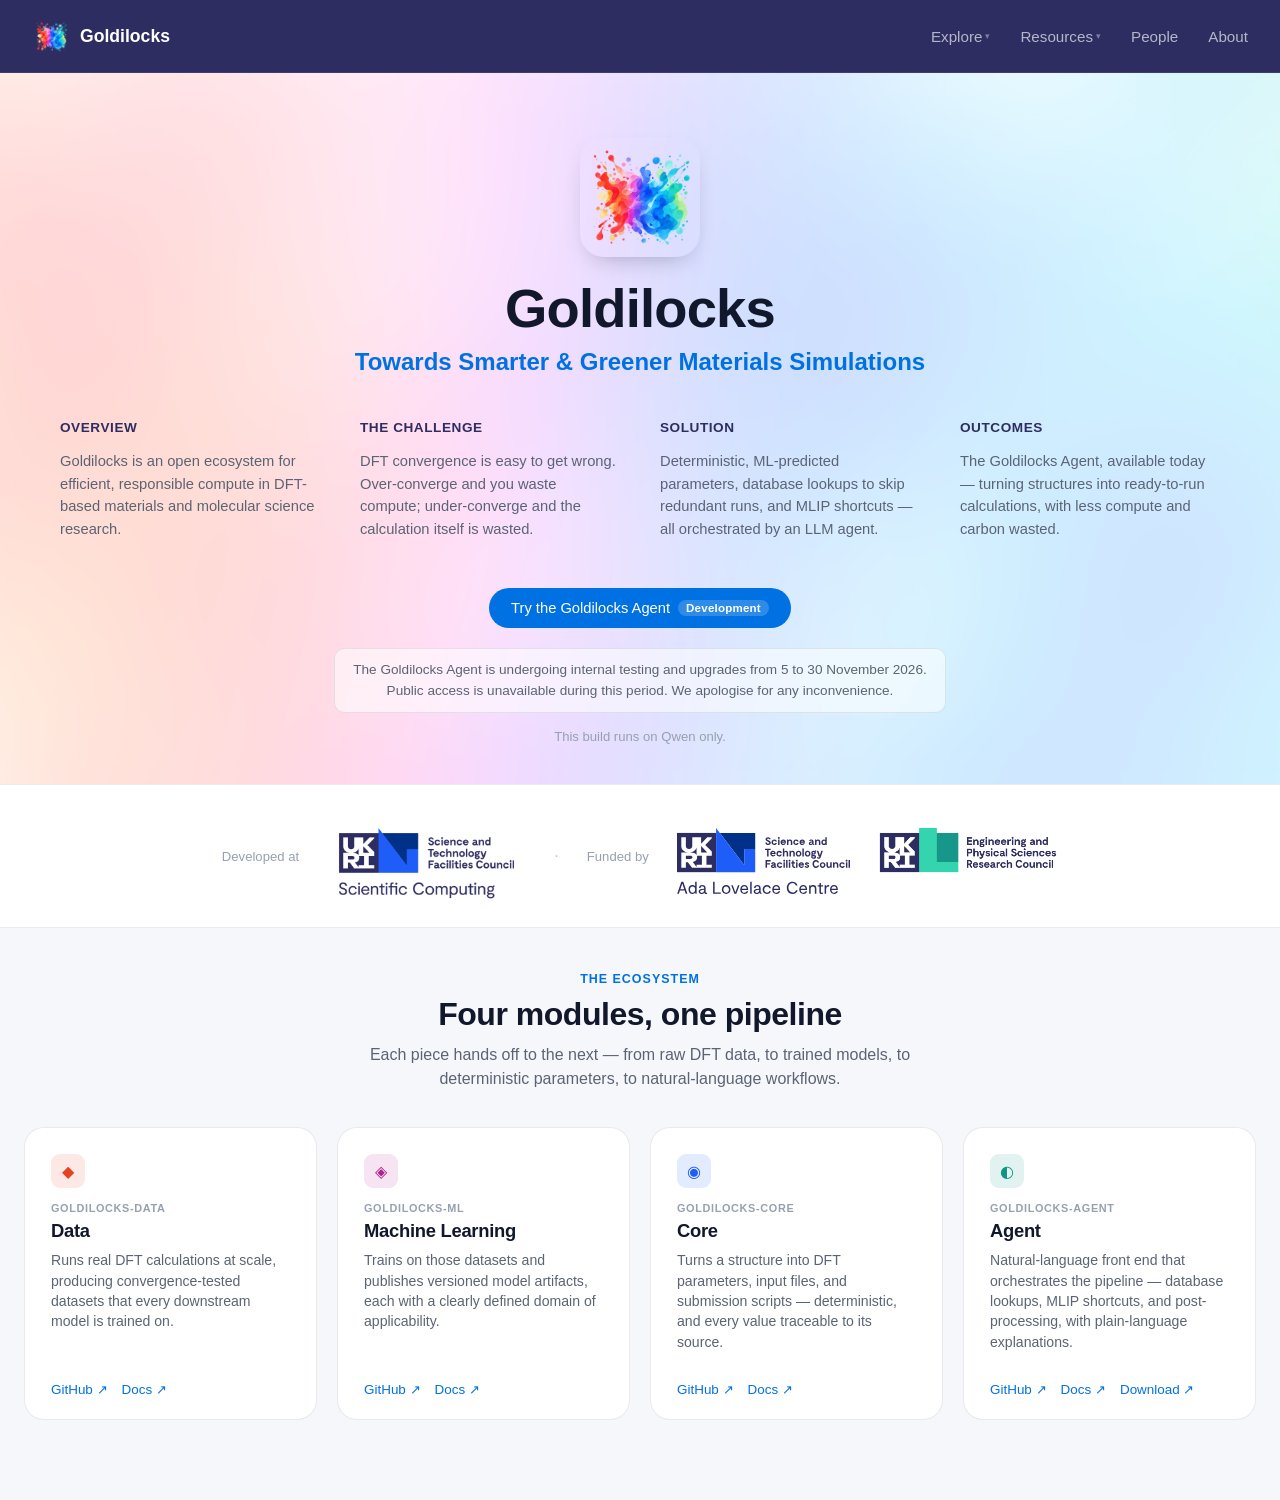
==== public/index.html @ 331df519 "Make People profile links stand out and link Gilberto, Susmita and Jaehoon" ====
<!doctype html>
<html lang="en">
<head>
<meta charset="UTF-8" />
<meta name="viewport" content="width=device-width, initial-scale=1.0" />
<title>Goldilocks</title>
<link rel="canonical" href="https://goldilocks.ac.uk/" />
<link rel="icon" type="image/svg+xml" href="favicon.svg" />
<link rel="stylesheet" href="style.css" />
</head>
<body>
<div class="page">
  <nav class="nav">
    <div class="wrap">
      <a href="/" class="brand">
        <img src="assets/logo-splash.png" alt="Goldilocks logo" />
        <span>Goldilocks</span>
      </a>
      <button class="nav-toggle" type="button" aria-label="Toggle menu" aria-expanded="false" data-nav-toggle>
        <span></span><span></span><span></span>
      </button>
      <div class="navlinks" data-nav-panel>
        <div class="nav-item">
          <span class="nav-trigger" data-nav-item-trigger>Explore <span class="chevron">▾</span></span>
          <div class="dropdown">
            <div class="dropdown-inner">
              <a href="https://stfc.github.io/goldilocks-data/" target="_blank" rel="noopener noreferrer">Data</a>
              <a href="https://stfc.github.io/goldilocks-ml/" target="_blank" rel="noopener noreferrer">ML</a>
              <a href="https://stfc.github.io/goldilocks-core/" target="_blank" rel="noopener noreferrer">Core</a>
              <a href="https://stfc.github.io/goldilocks-agent/" target="_blank" rel="noopener noreferrer">Agent</a>
            </div>
          </div>
        </div>

        <div class="nav-item">
          <span class="nav-trigger" data-nav-item-trigger>Resources <span class="chevron">▾</span></span>
          <div class="dropdown">
            <div class="dropdown-inner">
              <a href="https://github.com/stfc/goldilocks-agent/pkgs/container/goldilocks-agent" target="_blank" rel="noopener noreferrer">Install</a>
              <a href="https://stfc.github.io/goldilocks-agent/" target="_blank" rel="noopener noreferrer">Docs</a>
            </div>
          </div>
        </div>

        <a href="#" data-overlay-open="teams-overlay">People</a>
        <a href="#" data-overlay-open="about-overlay">About</a>
      </div>
    </div>
  </nav>

  <section class="hero">
    <div class="wrap hero-inner">
      <img class="hero-mark" src="assets/logo-splash.png" alt="Goldilocks" />
      <h1>Goldilocks</h1>
      <p class="hero-subtitle">Towards Smarter &amp; Greener Materials Simulations</p>
    </div>

    <div class="wrap hero-breakdown-wrap">
      <div class="hero-breakdown">
        <div class="breakdown-item">
          <h3>Overview</h3>
          <p>Goldilocks is an open ecosystem for efficient, responsible compute in DFT-based materials and molecular science research.</p>
        </div>
        <div class="breakdown-item">
          <h3>The Challenge</h3>
          <p>DFT convergence is easy to get wrong. Over-converge and you waste compute; under-converge and the calculation itself is wasted.</p>
        </div>
        <div class="breakdown-item">
          <h3>Solution</h3>
          <p>Deterministic, ML-predicted parameters, database lookups to skip redundant runs, and MLIP shortcuts — all orchestrated by an LLM agent.</p>
        </div>
        <div class="breakdown-item">
          <h3>Outcomes</h3>
          <p>The Goldilocks Agent, available today — turning structures into ready-to-run calculations, with less compute and carbon wasted.</p>
        </div>
      </div>
    </div>

    <div class="wrap hero-inner">
      <div class="hero-cta">
        <a class="btn btn-primary" href="https://workbench.goldilocks.ac.uk/" target="_blank" rel="noopener noreferrer">Try the Goldilocks Agent <span class="btn-track">Development</span></a>
      </div>
      <p class="cta-notice">The Goldilocks Agent is undergoing internal testing and upgrades from 5 to 30 November 2026.<br />Public access is unavailable during this period. We apologise for any inconvenience.</p>
      <p class="cta-note">This build runs on Qwen only.</p>
    </div>
  </section>

  <section class="trust-bar">
    <div class="wrap trust-inner">
      <span class="trust-label">Developed at</span>
      <a class="trust-logo-plain trust-logo-scd" href="https://www.sc.stfc.ac.uk/" target="_blank" rel="noopener noreferrer">
        <img src="assets/scd-logo.png" alt="UKRI-STFC Scientific Computing Department" />
      </a>
      <span class="trust-sep">·</span>
      <span class="trust-label">Funded by</span>
      <a class="trust-logo-plain trust-logo-alc" href="https://www.adalovelacecentre.ac.uk/" target="_blank" rel="noopener noreferrer">
        <img src="assets/alc-logo.svg" alt="Ada Lovelace Centre" />
      </a>
      <a class="trust-logo-plain trust-logo-epsrc" href="https://gtr.ukri.org/projects?ref=EP%2FZ530657%2F1" target="_blank" rel="noopener noreferrer">
        <img src="assets/epsrc-logo.png" alt="EPSRC" />
      </a>
    </div>
  </section>

  <section class="ecosystem">
    <div class="wrap">
      <div class="section-head">
        <div class="kicker">The ecosystem</div>
        <h2>Four modules, one pipeline</h2>
        <p>Each piece hands off to the next — from raw DFT data, to trained models, to deterministic parameters, to natural-language workflows.</p>
      </div>

      <div class="eco-grid">
        <div class="eco-card">
          <div class="icon icon-data">◆</div>
          <div class="kicker">goldilocks-data</div>
          <h3>Data</h3>
          <p class="tagline">Runs real DFT calculations at scale, producing convergence-tested datasets that every downstream model is trained on.</p>
          <div class="links">
            <a href="https://github.com/stfc/goldilocks-data" target="_blank" rel="noopener noreferrer">GitHub ↗</a>
            <a href="https://stfc.github.io/goldilocks-data/" target="_blank" rel="noopener noreferrer">Docs ↗</a>
          </div>
        </div>

        <div class="eco-card">
          <div class="icon icon-ml">◈</div>
          <div class="kicker">goldilocks-ml</div>
          <h3>Machine Learning</h3>
          <p class="tagline">Trains on those datasets and publishes versioned model artifacts, each with a clearly defined domain of applicability.</p>
          <div class="links">
            <a href="https://github.com/stfc/goldilocks-ml" target="_blank" rel="noopener noreferrer">GitHub ↗</a>
            <a href="https://stfc.github.io/goldilocks-ml/" target="_blank" rel="noopener noreferrer">Docs ↗</a>
          </div>
        </div>

        <div class="eco-card">
          <div class="icon icon-core">◉</div>
          <div class="kicker">goldilocks-core</div>
          <h3>Core</h3>
          <p class="tagline">Turns a structure into DFT parameters, input files, and submission scripts — deterministic, and every value traceable to its source.</p>
          <div class="links">
            <a href="https://github.com/stfc/goldilocks-core" target="_blank" rel="noopener noreferrer">GitHub ↗</a>
            <a href="https://stfc.github.io/goldilocks-core/" target="_blank" rel="noopener noreferrer">Docs ↗</a>
          </div>
        </div>

        <div class="eco-card">
          <div class="icon icon-agent">◐</div>
          <div class="kicker">goldilocks-agent</div>
          <h3>Agent</h3>
          <p class="tagline">Natural-language front end that orchestrates the pipeline — database lookups, MLIP shortcuts, and post-processing, with plain-language explanations.</p>
          <div class="links">
            <a href="https://github.com/stfc/goldilocks-agent" target="_blank" rel="noopener noreferrer">GitHub ↗</a>
            <a href="https://stfc.github.io/goldilocks-agent/" target="_blank" rel="noopener noreferrer">Docs ↗</a>
            <a href="https://github.com/stfc/goldilocks-agent/pkgs/container/goldilocks-agent" target="_blank" rel="noopener noreferrer">Download ↗</a>
          </div>
        </div>
      </div>
    </div>
  </section>

  <div class="about-overlay" id="about-overlay">
    <div class="about-modal">
      <button class="about-close" type="button" aria-label="Close" data-overlay-close>&times;</button>
      <div class="about-kicker">The Goldilocks Project</div>
      <h2>Overview</h2>
      <p>The Goldilocks project focuses on improving the efficiency and responsible use of computing resources in Density Functional Theory (DFT) calculations. DFT is a crucial method in materials and molecular science, supporting the R&amp;D of functional materials for environmental sustainability.</p>
      <p>DFT-based research consumes a significant amount of resources on supercomputers worldwide, including a substantial portion of the UK's national supercomputing service, ARCHER2. As computing power increases, the environmental impact of DFT-based research grows, making it essential to optimize its efficiency.</p>
      <p>This project aims to provide practical tools and evidence-based best practices for researchers and the compute-resources distribution chain.</p>

      <h3>The Challenge</h3>
      <p>DFT calculations involve numerical approximations that require careful convergence. Inexperienced users may either over-converge, leading to unnecessarily costly calculations, or under-converge, resulting in useless calculations. Both scenarios waste valuable compute resources and electricity. It is estimated that a significant proportion of DFT calculations suffer from such inefficiencies.</p>

      <h3>Solution</h3>
      <p>The Goldilocks project will develop a tool and evidence-based best practices to guide researchers in making the optimal ('Goldilocks') choice of convergence parameters. This will be achieved by:</p>
      <ul>
        <li>Training machine learning (ML) models to predict the convergence parameters for DFT numerical approximations, tailored to the required accuracy in common scientific investigations.</li>
        <li>Creating a tool applicable across all DFT codes commonly used in the UK.</li>
      </ul>

      <h3>Expected Outcomes</h3>
      <ul>
        <li>Significantly increased efficiency and assurance levels in the use of UKRI and EPSRC hardware and software infrastructure.</li>
        <li>Reduction in wasted compute resources, leading to substantial improvements in the environmental sustainability of research infrastructure.</li>
        <li>Quantification and extrapolation of efficiency gains.</li>
        <li>Dissemination of best practices globally.</li>
        <li>Advancement towards ML-based automatic generation of inputs for DFT calculations.</li>
        <li>Automatic a priori calculation of compute resources and carbon footprint.</li>
        <li>Democratization of DFT research.</li>
      </ul>

      <h3>Organisations</h3>
      <p>Lead Research Organisation: STFC — Laboratories<br />Department: Scientific Computing Department</p>
    </div>
  </div>

  <div class="about-overlay" id="teams-overlay">
    <div class="about-modal contact-modal">
      <button class="about-close" type="button" aria-label="Close" data-overlay-close>&times;</button>
      <div class="about-kicker">The Goldilocks Project</div>
      <h2>People</h2>

      <h3>Project Lead</h3>
      <div class="contact-grid">
        <div class="contact-card">
          <img src="assets/team/alin-marin-elena.jpg" alt="Alin-Marin Elena" />
          <h4><a href="https://ddmms.elena.re/alin-marin-elena.html" target="_blank" rel="noopener noreferrer">Alin-Marin Elena</a></h4>
          <div class="role">Principal Investigator</div>
        </div>
        <div class="contact-card">
          <img src="assets/team/susmita-basak.jpg" alt="Susmita Basak" />
          <h4><a href="https://www.linkedin.com/in/susmita-basak-1a346788/" target="_blank" rel="noopener noreferrer">Susmita Basak</a></h4>
          <div class="role">Co-Investigator</div>
        </div>
      </div>

      <h3>Project Members</h3>
      <div class="contact-grid">
        <div class="contact-card">
          <img src="assets/team/junwen-yin.jpg" alt="Junwen Yin" />
          <h4><a href="https://ddmms.elena.re/junwen-yin.html" target="_blank" rel="noopener noreferrer">Junwen Yin</a></h4>
          <div class="role">Lead Developer</div>
          <a href="mailto:junwen.yin@stfc.ac.uk">junwen.yin@stfc.ac.uk</a>
        </div>
        <div class="contact-card">
          <img src="assets/team/gilberto-teobaldi.jpg" alt="Gilberto Teobaldi" />
          <h4><a href="https://orcid.org/0000-0001-6068-6786" target="_blank" rel="noopener noreferrer">Gilberto Teobaldi</a></h4>
        </div>
        <div class="contact-card">
          <img src="assets/team/jaehoon-cha.jpg" alt="Jaehoon Cha" />
          <h4><a href="https://www.linkedin.com/in/jaehoon-cha-606361207/" target="_blank" rel="noopener noreferrer">Jaehoon Cha</a></h4>
        </div>
      </div>

      <h3>Former Project Members</h3>
      <div class="contact-grid">
        <div class="contact-card">
          <img src="assets/team/elena-patyukova.jpg" alt="Elena Patyukova" />
          <h4>Elena Patyukova</h4>
        </div>
        <div class="contact-card">
          <img src="assets/team/samuel-pinilla.jpg" alt="Samuel Pinilla" />
          <h4>Samuel Pinilla</h4>
        </div>
        <div class="contact-card">
          <img src="assets/team/willow-sparks.jpg" alt="Willow Sparks" />
          <h4>Willow Sparks</h4>
        </div>
      </div>
    </div>
  </div>
</div>
<script src="script.js"></script>
</body>
</html>
---- public/style.css ----
:root {
  --bg: #ffffff;
  --bg-soft: #f6f7fb;
  --bg-sunken: #eef1f8;
  --text: #12182b;
  --text-dim: #5b6474;
  --text-faint: #97a0af;
  --navy: #2e2d62;
  --navy-soft: #3d3c7a;
  --blue: #0071e3;
  --blue-hover: #0077ed;
  --line: rgba(18, 24, 43, 0.09);
  --amber: #b45309;
  --amber-bg: #fef3e2;
  --icon-data: #e34321;
  --icon-ml: #b02090;
  --icon-core: #1e5df8;
  --icon-agent: #0f9488;
  --radius-lg: 20px;
  --radius-md: 14px;
  --radius-sm: 10px;
  font-size: 16px;
}

* { box-sizing: border-box; }

html, body {
  margin: 0;
  padding: 0;
  overflow-x: hidden;
  background: var(--bg);
  color: var(--text);
  font-family: -apple-system, BlinkMacSystemFont, "SF Pro Display", "Inter", "Segoe UI", sans-serif;
  -webkit-font-smoothing: antialiased;
}

h1, h2, h3 {
  letter-spacing: -0.015em;
  margin: 0;
  font-weight: 600;
}

a { color: inherit; text-decoration: none; }

.page {
  min-height: 100vh;
  display: flex;
  flex-direction: column;
}

.wrap {
  width: 100%;
  max-width: 1320px;
  margin: 0 auto;
  padding: 0 24px;
}

/* ---------- nav ---------- */
.nav {
  flex: 0 0 auto;
  position: sticky;
  top: 0;
  z-index: 40;
  background: var(--navy);
  border-bottom: 1px solid rgba(255, 255, 255, 0.08);
}

.nav .wrap {
  display: flex;
  align-items: center;
  justify-content: space-between;
  height: 72px;
  max-width: none;
  padding: 0 32px;
}

.brand {
  display: flex;
  align-items: center;
  gap: 10px;
  font-weight: 600;
  font-size: 1.1rem;
  color: #ffffff;
}

.brand img {
  width: 38px;
  height: 38px;
  border-radius: 9px;
  object-fit: cover;
}

.nav-toggle {
  display: none;
  flex-direction: column;
  justify-content: center;
  gap: 5px;
  width: 40px;
  height: 40px;
  padding: 0;
  border: none;
  border-radius: 8px;
  background: transparent;
  cursor: pointer;
}

.nav-toggle span {
  display: block;
  width: 20px;
  height: 2px;
  margin: 0 auto;
  background: #ffffff;
  border-radius: 2px;
  transition: transform .2s ease, opacity .2s ease;
}

.nav-toggle:hover { background: rgba(255, 255, 255, 0.08); }

.nav-toggle.open span:nth-child(1) { transform: translateY(7px) rotate(45deg); }
.nav-toggle.open span:nth-child(2) { opacity: 0; }
.nav-toggle.open span:nth-child(3) { transform: translateY(-7px) rotate(-45deg); }

.navlinks {
  display: flex;
  align-items: center;
  gap: 30px;
  font-size: 0.95rem;
  color: rgba(255, 255, 255, 0.65);
}

.navlinks a { transition: color .15s ease; }
.navlinks a:hover, .navlinks a.active { color: #ffffff; }

.nav-item {
  position: relative;
  display: flex;
  align-items: center;
}

.nav-trigger {
  display: inline-flex;
  align-items: center;
  cursor: default;
  transition: color .15s ease;
}

.nav-trigger .chevron {
  font-size: 0.6em;
  margin-left: 3px;
  opacity: 0.6;
  transition: transform .15s ease;
}

.nav-item:hover .nav-trigger,
.nav-trigger.active {
  color: #ffffff;
}

.nav-item:hover .nav-trigger .chevron {
  transform: rotate(180deg);
}

.dropdown {
  position: absolute;
  top: 100%;
  left: 50%;
  transform: translateX(-50%);
  padding-top: 14px;
  opacity: 0;
  visibility: hidden;
  transition: opacity .15s ease;
  z-index: 20;
}

.nav-item:hover .dropdown,
.nav-item:focus-within .dropdown {
  opacity: 1;
  visibility: visible;
}

.dropdown-inner {
  min-width: 140px;
  padding: 6px;
  border-radius: 12px;
  background: var(--navy-soft);
  box-shadow: 0 16px 32px -12px rgba(0, 0, 0, 0.45);
  display: flex;
  flex-direction: column;
  gap: 2px;
}

.dropdown-inner a {
  padding: 8px 14px;
  border-radius: 7px;
  font-size: 0.9rem;
  color: rgba(255, 255, 255, 0.75);
  white-space: nowrap;
  transition: background .15s ease, color .15s ease;
}

.dropdown-inner a:hover,
.dropdown-inner a.active {
  background: rgba(255, 255, 255, 0.1);
  color: #ffffff;
}

@media (max-width: 900px) {
  .nav .wrap { padding: 0 20px; }
  .nav-toggle { display: flex; }

  .navlinks {
    position: absolute;
    top: 100%;
    left: 0;
    right: 0;
    flex-direction: column;
    align-items: stretch;
    gap: 2px;
    background: var(--navy);
    border-bottom: 1px solid rgba(255, 255, 255, 0.08);
    box-shadow: 0 20px 32px -20px rgba(0, 0, 0, 0.5);
    padding: 8px 16px 18px;
    max-height: 0;
    overflow: hidden;
    visibility: hidden;
    transition: max-height .25s ease;
  }

  .navlinks.open {
    max-height: 480px;
    visibility: visible;
  }

  .navlinks > a {
    padding: 12px 4px;
    border-top: 1px solid rgba(255, 255, 255, 0.08);
  }

  .nav-item { flex-direction: column; align-items: stretch; }
  .nav-trigger {
    padding: 12px 4px;
    border-top: 1px solid rgba(255, 255, 255, 0.08);
    justify-content: space-between;
  }

  .dropdown {
    position: static;
    transform: none;
    padding-top: 0;
    opacity: 1;
    visibility: visible;
    transition: none;
  }

  .nav-item .dropdown { display: none; }
  .nav-item.open .dropdown { display: block; }
  .nav-item.open .nav-trigger .chevron { transform: rotate(180deg); }

  .dropdown-inner {
    background: transparent;
    box-shadow: none;
    padding: 0 0 4px 12px;
  }

  .dropdown-inner a { color: rgba(255, 255, 255, 0.6); }
}

/* ---------- hero ---------- */
.hero {
  position: relative;
  overflow: hidden;
  background: var(--bg);
  border-bottom: 1px solid var(--line);
  padding: clamp(36px, 5vw, 64px) 0 clamp(28px, 3.5vw, 40px);
}

.hero::before {
  content: "";
  position: absolute;
  inset: -25%;
  background-image: url('assets/logo-splash.png');
  background-size: 150% auto;
  background-position: center;
  background-repeat: no-repeat;
  filter: blur(80px) saturate(1.25);
  opacity: 0.5;
  z-index: 0;
  pointer-events: none;
  animation: splash-flow 24s ease-in-out infinite;
}

@keyframes splash-flow {
  0%   { transform: translate(0%, 0%) scale(1) rotate(0deg); filter: blur(80px) saturate(1.25) hue-rotate(0deg); }
  33%  { transform: translate(-3%, 2%) scale(1.08) rotate(3deg); filter: blur(80px) saturate(1.4) hue-rotate(10deg); }
  66%  { transform: translate(2%, -3%) scale(1.05) rotate(-3deg); filter: blur(80px) saturate(1.3) hue-rotate(-8deg); }
  100% { transform: translate(0%, 0%) scale(1) rotate(0deg); filter: blur(80px) saturate(1.25) hue-rotate(0deg); }
}

@media (prefers-reduced-motion: reduce) {
  .hero::before { animation: none; }
}

.hero::after {
  content: "";
  position: absolute;
  inset: 0;
  background: rgba(255, 255, 255, 0.62);
  z-index: 0;
  pointer-events: none;
}

.hero-inner {
  position: relative;
  z-index: 1;
  display: flex;
  flex-direction: column;
  align-items: center;
  text-align: center;
  max-width: 860px;
  margin: 0 auto;
  width: 100%;
}

.hero-inner > * { max-width: 100%; margin-bottom: 0; }

.hero-flag {
  display: inline-flex;
  align-items: center;
  gap: 6px;
  padding: 6px 14px;
  border-radius: 999px;
  background: var(--amber-bg);
  color: var(--amber);
  font-size: 0.78rem;
  font-weight: 600;
  letter-spacing: 0.02em;
  margin-top: 22px;
}

.hero-mark {
  width: 120px;
  height: 120px;
  border-radius: 24px;
  object-fit: cover;
  margin-bottom: 20px;
  box-shadow: 0 10px 24px -12px rgba(18, 24, 43, 0.35);
}

.hero h1 {
  font-size: clamp(2.2rem, 4.6vw, 3.4rem);
  color: var(--text);
}

.hero-subtitle {
  margin-top: 8px;
  color: var(--blue);
  font-size: clamp(1.15rem, 2vw, 1.5rem);
  font-weight: 600;
}

.hero-breakdown-wrap {
  position: relative;
  z-index: 1;
  margin-top: 44px;
}

.hero-breakdown {
  max-width: 1160px;
  margin: 0 auto;
  display: grid;
  grid-template-columns: repeat(4, 1fr);
  gap: 32px 40px;
  text-align: left;
  width: 100%;
}

.breakdown-item h3 {
  font-size: 0.85rem;
  font-weight: 600;
  color: var(--navy);
  text-transform: uppercase;
  letter-spacing: 0.04em;
  margin-bottom: 8px;
}

.breakdown-item p {
  color: var(--text-dim);
  font-size: 0.92rem;
  line-height: 1.55;
}

.hero-cta {
  display: flex;
  flex-wrap: wrap;
  justify-content: center;
  gap: 14px;
  margin-top: 32px;
}

.hero .cta-note {
  margin-top: 16px;
  font-size: 0.82rem;
  color: var(--text-faint);
  text-align: center;
}

.hero .cta-notice {
  margin-top: 20px;
  padding: 10px 18px;
  border: 1px solid var(--line);
  border-radius: var(--radius-sm);
  background: rgba(255, 255, 255, 0.55);
  color: var(--text-dim);
  font-size: 0.85rem;
  line-height: 1.6;
  text-align: center;
}

/* ---------- trust bar ---------- */
.trust-bar {
  border-bottom: 1px solid var(--line);
  background: var(--bg);
  padding: 28px 0;
}

.trust-inner {
  display: flex;
  flex-wrap: wrap;
  align-items: center;
  justify-content: center;
  gap: 14px 28px;
}

.trust-label {
  font-size: 0.82rem;
  color: var(--text-faint);
  white-space: nowrap;
}

.trust-logo-plain { display: inline-flex; align-items: center; }
.trust-logo-plain img { height: 48px; width: auto; display: block; }
/* scd-logo.png devotes a much smaller share of its frame to the UKRI mark than
   alc-logo.svg or epsrc-logo.png do, so it needs a taller box for the mark to
   read at the same size as the other two; its mark also sits higher within
   that frame, so nudge it down to land on the same line as the other marks. */
.trust-logo-scd img { height: 86px; transform: translateY(8px); }
/* alc-logo.svg bundles a second "Ada Lovelace Centre" text row under the UKRI mark,
   so its mark sits at a smaller share of the image height than epsrc-logo.png's —
   sized up so the UKRI lettering reads at the same size in both. */
.trust-logo-alc img { height: 66px; margin-top: 10px; }
/* epsrc-logo.png's mark sits lower within its own frame than alc-logo.svg's does;
   nudge it up so the two UKRI marks line up horizontally. */
.trust-logo-epsrc img { transform: translateY(-6px); }

.trust-sep {
  color: var(--text-faint);
  opacity: 0.6;
}

/* ---------- ecosystem section ---------- */
.ecosystem {
  padding: clamp(28px, 4vw, 44px) 0 clamp(48px, 7vw, 80px);
  background: var(--bg-soft);
}

.section-head {
  max-width: 620px;
  margin: 0 auto 36px;
  text-align: center;
}

.section-head .kicker {
  font-size: 0.78rem;
  font-weight: 600;
  color: var(--blue);
  text-transform: uppercase;
  letter-spacing: 0.08em;
  margin-bottom: 10px;
}

.section-head h2 {
  font-size: clamp(1.5rem, 2.6vw, 2rem);
  color: var(--text);
}

.section-head p {
  margin-top: 10px;
  color: var(--text-dim);
  font-size: 1rem;
  line-height: 1.5;
}

.eco-grid {
  display: grid;
  grid-template-columns: repeat(4, 1fr);
  gap: 20px;
}

.eco-card {
  display: flex;
  flex-direction: column;
  padding: 26px 26px 22px;
  background: var(--bg);
  border: 1px solid var(--line);
  border-radius: var(--radius-lg);
  transition: transform .2s ease, box-shadow .2s ease, border-color .2s ease;
  min-width: 0;
}

.eco-card:hover {
  transform: translateY(-3px);
  box-shadow: 0 20px 36px -22px rgba(18, 24, 43, 0.22);
  border-color: transparent;
}

.eco-card .icon {
  width: 34px;
  height: 34px;
  border-radius: 9px;
  display: flex;
  align-items: center;
  justify-content: center;
  font-size: 1rem;
  margin-bottom: 14px;
}

.icon-data { background: rgba(227, 67, 33, 0.12); color: var(--icon-data); }
.icon-ml { background: rgba(176, 32, 144, 0.12); color: var(--icon-ml); }
.icon-core { background: rgba(30, 93, 248, 0.12); color: var(--icon-core); }
.icon-agent { background: rgba(15, 148, 136, 0.12); color: var(--icon-agent); }

.eco-card .kicker {
  font-size: 0.68rem;
  font-weight: 600;
  color: var(--text-faint);
  text-transform: uppercase;
  letter-spacing: 0.06em;
  margin-bottom: 6px;
}

.eco-card h3 {
  font-size: 1.15rem;
  color: var(--text);
}

.eco-card p.tagline {
  margin-top: 8px;
  color: var(--text-dim);
  font-size: 0.88rem;
  line-height: 1.45;
}

.eco-card .links {
  display: flex;
  flex-wrap: wrap;
  gap: 14px;
  margin-top: auto;
  padding-top: 16px;
  font-size: 0.84rem;
}

.eco-card .links a { color: var(--blue); }
.eco-card .links a:hover { text-decoration: underline; }
.eco-card .links a.muted { color: var(--text-faint); pointer-events: none; }

/* ---------- buttons ---------- */
.btn {
  position: relative;
  padding: 12px 22px;
  border-radius: 999px;
  font-size: 0.92rem;
  font-weight: 500;
  transition: all .15s ease;
  display: inline-flex;
  align-items: center;
  gap: 8px;
}

.btn-primary { background: var(--blue); color: #ffffff; }
.btn-primary:hover { background: var(--blue-hover); }

.btn-secondary {
  background: var(--bg-soft);
  border: 1px solid var(--line);
  color: var(--text);
}
.btn-secondary:hover { background: #ececee; }

.btn.disabled { opacity: 0.5; pointer-events: none; }

.btn-track {
  font-size: 0.72rem;
  font-weight: 600;
  padding: 2px 8px;
  border-radius: 999px;
  background: rgba(255, 255, 255, 0.18);
  letter-spacing: 0.02em;
}

.btn-secondary .btn-track { background: rgba(18, 24, 43, 0.08); color: var(--text-dim); }

.link-more {
  color: var(--blue);
  font-size: 0.95rem;
  display: inline-flex;
  align-items: center;
  gap: 4px;
}
.link-more:hover { text-decoration: underline; }

/* ---------- sub page hero (core / agent) ---------- */
.sub-hero {
  border-bottom: 1px solid var(--line);
}

.sub-hero-inner {
  display: grid;
  grid-template-columns: 1fr 1fr;
  gap: 48px;
  padding: clamp(48px, 8vw, 88px) 0;
}

.sub-left .tag {
  font-size: 0.78rem;
  color: var(--text-faint);
  text-transform: uppercase;
  letter-spacing: 0.08em;
  margin-bottom: 14px;
  font-weight: 600;
}

.sub-left h1 {
  font-size: clamp(2rem, 3.6vw, 2.75rem);
  color: var(--text);
  line-height: 1.1;
}

.sub-left p {
  margin-top: 16px;
  color: var(--text-dim);
  font-size: 1.05rem;
  line-height: 1.5;
  max-width: 440px;
}

.sub-left .btn { margin-top: 26px; }

.sub-right {
  display: flex;
  flex-direction: column;
  justify-content: center;
}

/* core: app preview mock + feature list */
.app-mock {
  border-radius: var(--radius-lg);
  border: 1px solid var(--line);
  background: var(--bg);
  overflow: hidden;
  margin-bottom: 28px;
  box-shadow: 0 24px 48px -32px rgba(18, 24, 43, 0.25);
}

.app-mock-bar {
  display: flex;
  align-items: center;
  gap: 6px;
  padding: 10px 14px;
  background: var(--bg-soft);
  border-bottom: 1px solid var(--line);
}

.app-mock-bar span {
  width: 9px;
  height: 9px;
  border-radius: 50%;
  background: var(--line);
}

.app-mock-body {
  padding: 22px;
  display: flex;
  gap: 16px;
}

.app-mock-panel {
  flex: 0 0 34%;
  display: flex;
  flex-direction: column;
  gap: 8px;
}

.app-mock-panel span {
  display: block;
  height: 9px;
  border-radius: 5px;
  background: var(--bg-sunken);
}
.app-mock-panel span:nth-child(1) { width: 70%; }
.app-mock-panel span:nth-child(2) { width: 90%; }
.app-mock-panel span:nth-child(3) { width: 55%; }
.app-mock-panel span:nth-child(4) { width: 80%; }

.app-mock-canvas {
  flex: 1;
  border-radius: var(--radius-sm);
  background: linear-gradient(155deg, var(--bg-sunken), var(--bg-soft));
  min-height: 120px;
  position: relative;
}

.app-mock-canvas::after {
  content: "Structure preview";
  position: absolute;
  inset: 0;
  display: flex;
  align-items: center;
  justify-content: center;
  color: var(--text-faint);
  font-size: 0.78rem;
  letter-spacing: 0.02em;
}

.feature-list { display: flex; flex-direction: column; gap: 18px; }
.feature-list .feature {
  display: flex;
  gap: 12px;
}
.feature-list .feature .bullet {
  flex: 0 0 auto;
  width: 6px;
  height: 6px;
  margin-top: 8px;
  border-radius: 50%;
  background: var(--icon-core);
}
.feature-list .feature h4 {
  font-size: 0.95rem;
  color: var(--text);
  margin-bottom: 3px;
  font-weight: 600;
}
.feature-list .feature p {
  font-size: 0.85rem;
  color: var(--text-dim);
  line-height: 1.45;
}

/* agent: downloads + waitlist */
.download-row {
  display: flex;
  gap: 16px;
  margin-bottom: 24px;
}
.download-item {
  flex: 1;
  display: flex;
  flex-direction: column;
  align-items: flex-start;
  gap: 10px;
  padding: 16px;
  border: 1px solid var(--line);
  border-radius: var(--radius-md);
  background: var(--bg);
}
.download-item .os-icon {
  width: 30px;
  height: 30px;
  display: flex;
  align-items: center;
  justify-content: center;
  border-radius: 8px;
  background: var(--bg-sunken);
  color: var(--text-dim);
}
.download-item .os-icon svg { width: 16px; height: 16px; }
.download-item h3 { font-size: 0.9rem; color: var(--text); margin: 0; }
.download-item .ver { font-size: 0.74rem; color: var(--text-faint); }

.install-snippet {
  padding: 14px 16px;
  border-radius: var(--radius-sm);
  background: #12182b;
  font-family: "SF Mono", Menlo, monospace;
  font-size: 0.8rem;
  color: #34c759;
  margin-bottom: 28px;
  overflow-x: auto;
  white-space: nowrap;
}
.install-snippet .prompt { color: #86868b; margin-right: 8px; }

.waitlist {
  padding-top: 20px;
  border-top: 1px solid var(--line);
}
.waitlist h3 { font-size: 1rem; color: var(--text); margin-bottom: 6px; }
.waitlist p { font-size: 0.85rem; color: var(--text-dim); margin-bottom: 14px; }
.waitlist form { display: flex; gap: 8px; }
.waitlist input {
  flex: 1;
  padding: 11px 14px;
  border-radius: 999px;
  border: 1px solid var(--line);
  background: #ffffff;
  color: var(--text);
  font-size: 0.88rem;
}
.waitlist input:focus { outline: none; border-color: var(--blue); }

/* ---------- about modal ---------- */
.about-overlay {
  display: none;
  position: fixed;
  inset: 0;
  align-items: center;
  justify-content: center;
  padding: 24px;
  background: rgba(18, 24, 43, 0.55);
  z-index: 100;
}

.about-overlay.open { display: flex; }

.about-modal {
  position: relative;
  width: 100%;
  max-width: 620px;
  max-height: 84vh;
  overflow-y: auto;
  background: #ffffff;
  border-radius: var(--radius-lg);
  padding: 40px 44px;
  box-shadow: 0 30px 60px -20px rgba(0, 0, 0, 0.35);
}

.about-close {
  position: absolute;
  top: 16px;
  right: 16px;
  width: 32px;
  height: 32px;
  border: none;
  border-radius: 999px;
  background: var(--bg-soft);
  color: var(--text-dim);
  font-size: 1.1rem;
  line-height: 1;
  cursor: pointer;
}
.about-close:hover { background: #ececee; color: var(--text); }

.about-kicker {
  font-size: 0.7rem;
  font-weight: 600;
  color: var(--text-faint);
  text-transform: uppercase;
  letter-spacing: 0.08em;
  margin-bottom: 6px;
}

.about-modal h2 {
  font-size: 1.5rem;
  color: var(--text);
  margin-bottom: 14px;
}

.about-modal h3 {
  font-size: 1rem;
  color: var(--text);
  margin-top: 22px;
  margin-bottom: 8px;
}

.about-modal p {
  font-size: 0.9rem;
  color: var(--text-dim);
  line-height: 1.55;
}

.about-modal ul {
  margin: 0;
  padding-left: 18px;
}
.about-modal ul li {
  font-size: 0.9rem;
  color: var(--text-dim);
  line-height: 1.55;
  margin-bottom: 6px;
}

.contact-modal { max-width: 720px; }

.contact-grid {
  display: grid;
  grid-template-columns: repeat(3, 1fr);
  gap: 20px;
  margin-top: 18px;
}

.contact-card {
  display: flex;
  flex-direction: column;
  align-items: center;
  text-align: center;
  gap: 2px;
}

.contact-card img {
  width: 84px;
  height: 84px;
  border-radius: 50%;
  object-fit: cover;
  margin-bottom: 8px;
}

.contact-card h4 {
  margin: 0;
  font-size: 0.88rem;
  color: var(--text);
  font-weight: 600;
}

.contact-card .role {
  font-size: 0.76rem;
  color: var(--text-faint);
}

.contact-card a {
  font-size: 0.76rem;
  color: var(--blue);
  word-break: break-all;
}
.contact-card a:hover { text-decoration: underline; }

.contact-card h4 a {
  font-size: inherit;
  color: var(--blue);
  word-break: normal;
}
.contact-card h4 a::after {
  content: "↗";
  display: inline-block;
  margin-left: 0.2em;
  font-weight: 400;
}

/* ---------- responsive ---------- */
@media (max-width: 900px) {
  .eco-grid { grid-template-columns: repeat(2, 1fr); }
  .hero-breakdown { grid-template-columns: repeat(2, 1fr); max-width: 520px; margin-left: auto; margin-right: auto; }
  .sub-hero-inner { grid-template-columns: 1fr; gap: 40px; }
  .sub-left p { max-width: none; }
}

@media (max-width: 640px) {
  .wrap { padding: 0 18px; }
  .eco-grid { grid-template-columns: 1fr; }
  .hero-breakdown { grid-template-columns: 1fr; max-width: 380px; }
  .hero-cta { flex-direction: column; align-items: stretch; width: 100%; }
  .hero-cta .btn { justify-content: center; }
  .download-row { flex-direction: column; }
  .contact-grid { grid-template-columns: repeat(2, 1fr); }
  .about-modal { padding: 32px 24px; }
  .trust-inner { flex-direction: column; gap: 16px; }
  .trust-sep { display: none; }
}
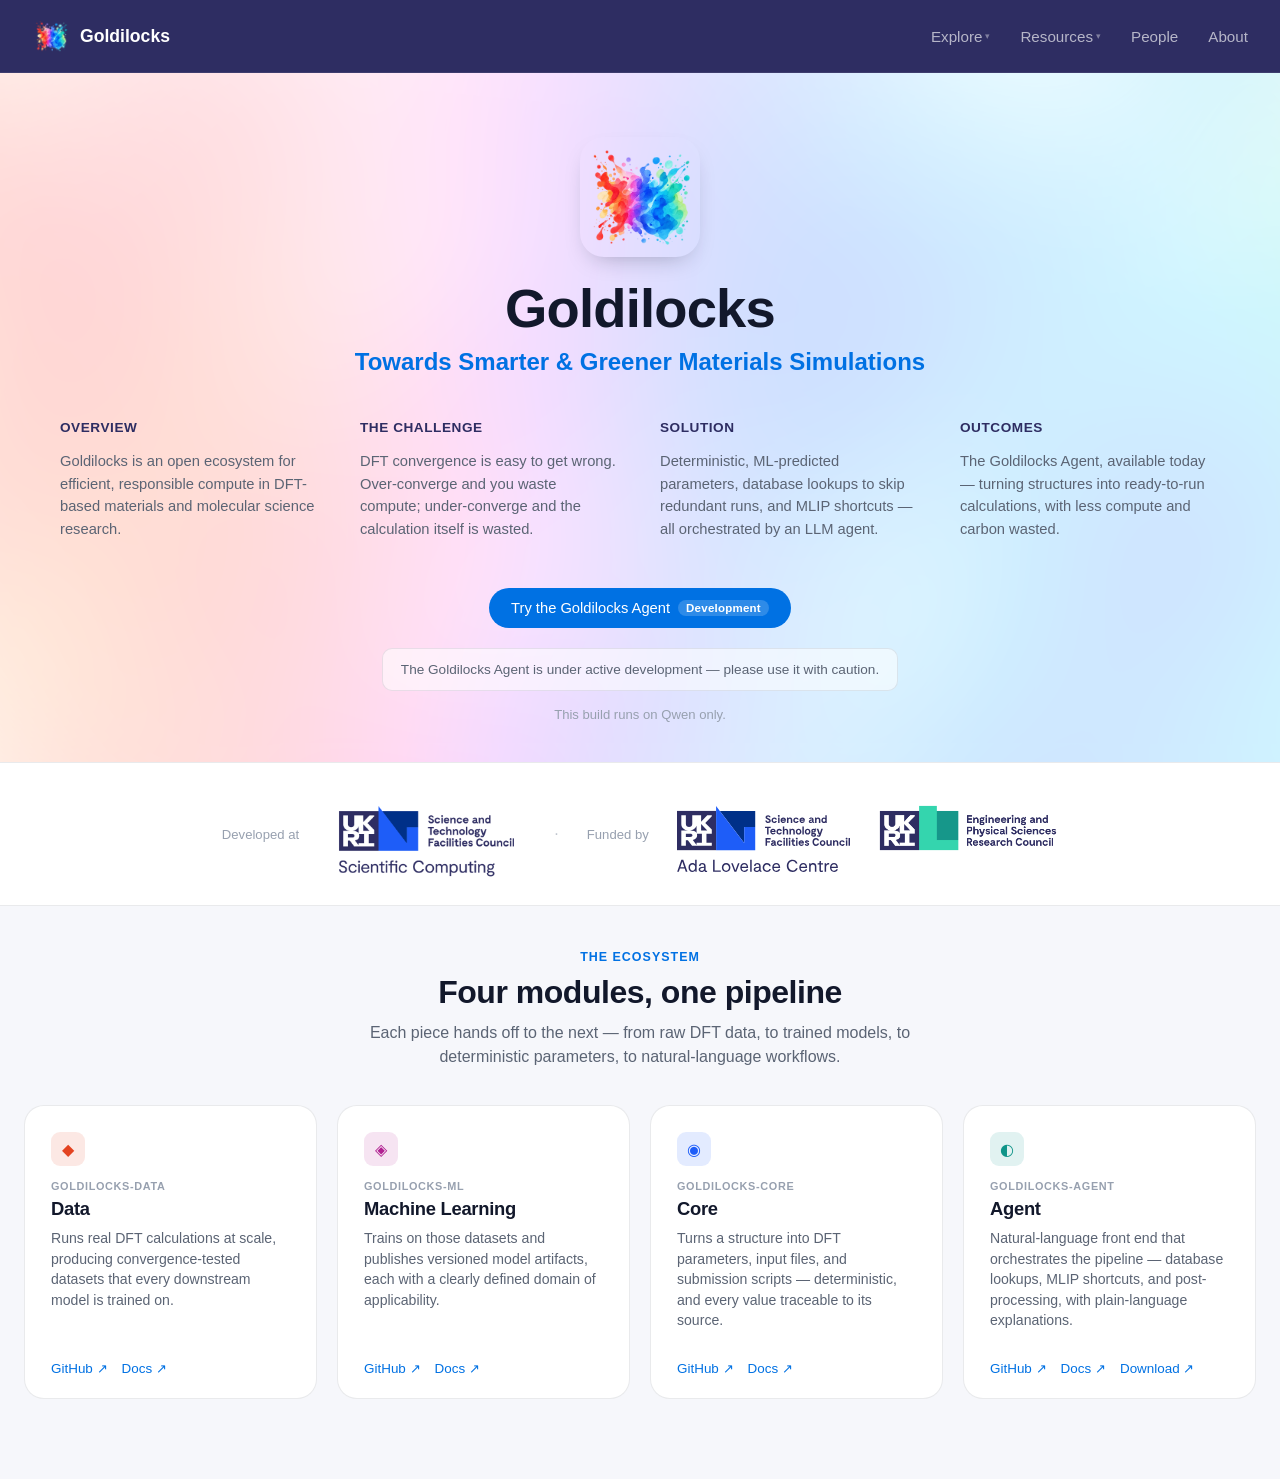
==== commit d72b5dbb: "Replace testing notice with active-development caution now the agent is open" ====
--- a/public/index.html
+++ b/public/index.html
@@ -80,7 +80,7 @@
       <div class="hero-cta">
         <a class="btn btn-primary" href="https://workbench.goldilocks.ac.uk/" target="_blank" rel="noopener noreferrer">Try the Goldilocks Agent <span class="btn-track">Development</span></a>
       </div>
-      <p class="cta-notice">The Goldilocks Agent is undergoing internal testing and upgrades from 5 to 30 November 2026.<br />Public access is unavailable during this period. We apologise for any inconvenience.</p>
+      <p class="cta-notice">The Goldilocks Agent is under active development — please use it with caution.</p>
       <p class="cta-note">This build runs on Qwen only.</p>
     </div>
   </section>
--- a/public/style.css
+++ b/public/style.css
@@ -645,6 +645,8 @@
 
 .sub-left .btn { margin-top: 26px; }
 
+.sub-links { display: flex; flex-wrap: wrap; gap: 10px; margin-top: 26px; }
+
 .sub-right {
   display: flex;
   flex-direction: column;
@@ -737,7 +739,7 @@
 .feature-list .feature h4 {
   font-size: 0.95rem;
   color: var(--text);
-  margin-bottom: 3px;
+  margin: 0 0 3px;
   font-weight: 600;
 }
 .feature-list .feature p {
@@ -746,67 +748,8 @@
   line-height: 1.45;
 }
 
-/* agent: downloads + waitlist */
-.download-row {
-  display: flex;
-  gap: 16px;
-  margin-bottom: 24px;
-}
-.download-item {
-  flex: 1;
-  display: flex;
-  flex-direction: column;
-  align-items: flex-start;
-  gap: 10px;
-  padding: 16px;
-  border: 1px solid var(--line);
-  border-radius: var(--radius-md);
-  background: var(--bg);
-}
-.download-item .os-icon {
-  width: 30px;
-  height: 30px;
-  display: flex;
-  align-items: center;
-  justify-content: center;
-  border-radius: 8px;
-  background: var(--bg-sunken);
-  color: var(--text-dim);
-}
-.download-item .os-icon svg { width: 16px; height: 16px; }
-.download-item h3 { font-size: 0.9rem; color: var(--text); margin: 0; }
-.download-item .ver { font-size: 0.74rem; color: var(--text-faint); }
-
-.install-snippet {
-  padding: 14px 16px;
-  border-radius: var(--radius-sm);
-  background: #12182b;
-  font-family: "SF Mono", Menlo, monospace;
-  font-size: 0.8rem;
-  color: #34c759;
-  margin-bottom: 28px;
-  overflow-x: auto;
-  white-space: nowrap;
-}
-.install-snippet .prompt { color: #86868b; margin-right: 8px; }
-
-.waitlist {
-  padding-top: 20px;
-  border-top: 1px solid var(--line);
-}
-.waitlist h3 { font-size: 1rem; color: var(--text); margin-bottom: 6px; }
-.waitlist p { font-size: 0.85rem; color: var(--text-dim); margin-bottom: 14px; }
-.waitlist form { display: flex; gap: 8px; }
-.waitlist input {
-  flex: 1;
-  padding: 11px 14px;
-  border-radius: 999px;
-  border: 1px solid var(--line);
-  background: #ffffff;
-  color: var(--text);
-  font-size: 0.88rem;
-}
-.waitlist input:focus { outline: none; border-color: var(--blue); }
+
+
 
 /* ---------- about modal ---------- */
 .about-overlay {
@@ -959,7 +902,6 @@
   .hero-breakdown { grid-template-columns: 1fr; max-width: 380px; }
   .hero-cta { flex-direction: column; align-items: stretch; width: 100%; }
   .hero-cta .btn { justify-content: center; }
-  .download-row { flex-direction: column; }
   .contact-grid { grid-template-columns: repeat(2, 1fr); }
   .about-modal { padding: 32px 24px; }
   .trust-inner { flex-direction: column; gap: 16px; }
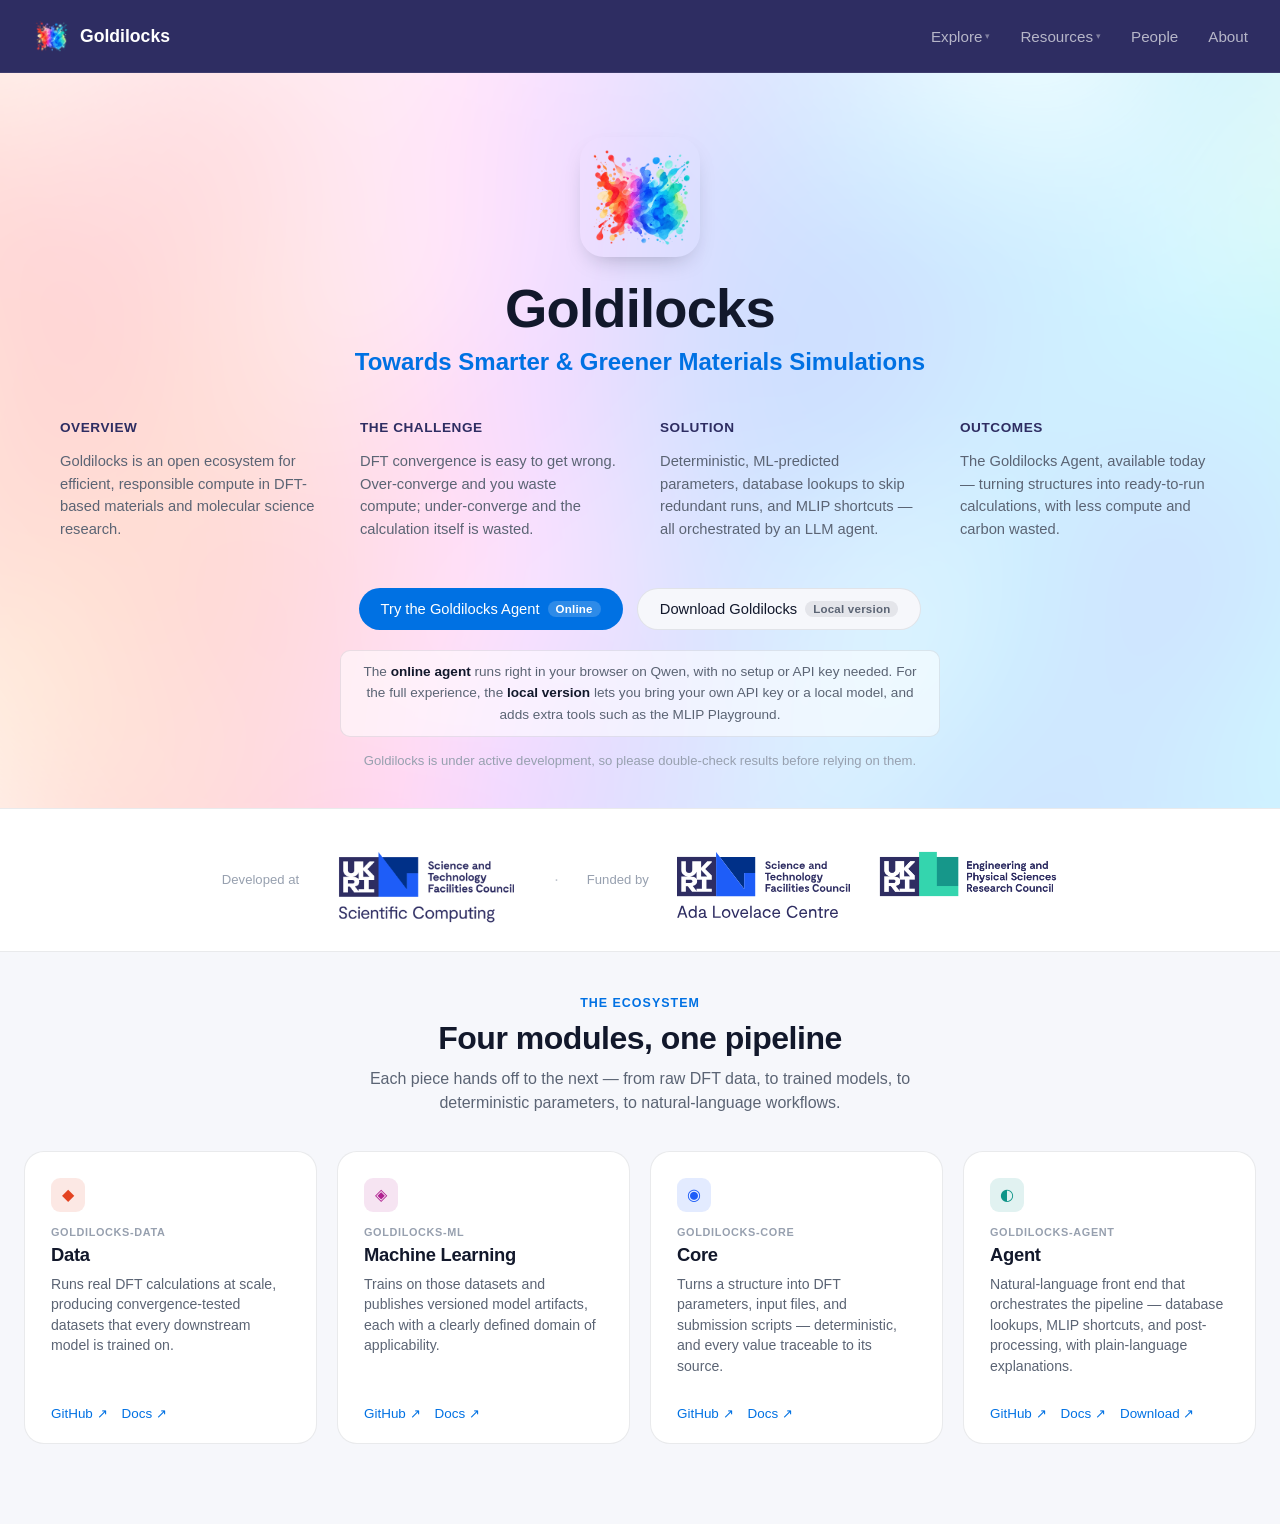
==== commit 0c758de7: "Offer Try Online and Download Local buttons, and explain the local version's extras" ====
--- a/public/index.html
+++ b/public/index.html
@@ -36,7 +36,7 @@
           <span class="nav-trigger" data-nav-item-trigger>Resources <span class="chevron">▾</span></span>
           <div class="dropdown">
             <div class="dropdown-inner">
-              <a href="https://github.com/stfc/goldilocks-agent/pkgs/container/goldilocks-agent" target="_blank" rel="noopener noreferrer">Install</a>
+              <a href="https://github.com/stfc/goldilocks-agent/pkgs/container/goldilocks-agent-local" target="_blank" rel="noopener noreferrer">Install</a>
               <a href="https://stfc.github.io/goldilocks-agent/" target="_blank" rel="noopener noreferrer">Docs</a>
             </div>
           </div>
@@ -78,10 +78,11 @@
 
     <div class="wrap hero-inner">
       <div class="hero-cta">
-        <a class="btn btn-primary" href="https://workbench.goldilocks.ac.uk/" target="_blank" rel="noopener noreferrer">Try the Goldilocks Agent <span class="btn-track">Development</span></a>
-      </div>
-      <p class="cta-notice">The Goldilocks Agent is under active development — please use it with caution.</p>
-      <p class="cta-note">This build runs on Qwen only.</p>
+        <a class="btn btn-primary" href="https://workbench.goldilocks.ac.uk/" target="_blank" rel="noopener noreferrer">Try the Goldilocks Agent <span class="btn-track">Online</span></a>
+        <a class="btn btn-secondary" href="https://github.com/stfc/goldilocks-agent/pkgs/container/goldilocks-agent-local" target="_blank" rel="noopener noreferrer">Download Goldilocks <span class="btn-track">Local version</span></a>
+      </div>
+      <p class="cta-notice">The <strong>online agent</strong> runs right in your browser on Qwen, with no setup or API key needed. For the full experience, the <strong>local version</strong> lets you bring your own API key or a local model, and adds extra tools such as the MLIP Playground.</p>
+      <p class="cta-note">Goldilocks is under active development, so please double-check results before relying on them.</p>
     </div>
   </section>
 
@@ -152,7 +153,7 @@
           <div class="links">
             <a href="https://github.com/stfc/goldilocks-agent" target="_blank" rel="noopener noreferrer">GitHub ↗</a>
             <a href="https://stfc.github.io/goldilocks-agent/" target="_blank" rel="noopener noreferrer">Docs ↗</a>
-            <a href="https://github.com/stfc/goldilocks-agent/pkgs/container/goldilocks-agent" target="_blank" rel="noopener noreferrer">Download ↗</a>
+            <a href="https://github.com/stfc/goldilocks-agent/pkgs/container/goldilocks-agent-local" target="_blank" rel="noopener noreferrer">Download ↗</a>
           </div>
         </div>
       </div>
--- a/public/style.css
+++ b/public/style.css
@@ -414,7 +414,10 @@
   font-size: 0.85rem;
   line-height: 1.6;
   text-align: center;
-}
+  max-width: 600px;
+}
+
+.hero .cta-notice strong { color: var(--text); font-weight: 600; }
 
 /* ---------- trust bar ---------- */
 .trust-bar {
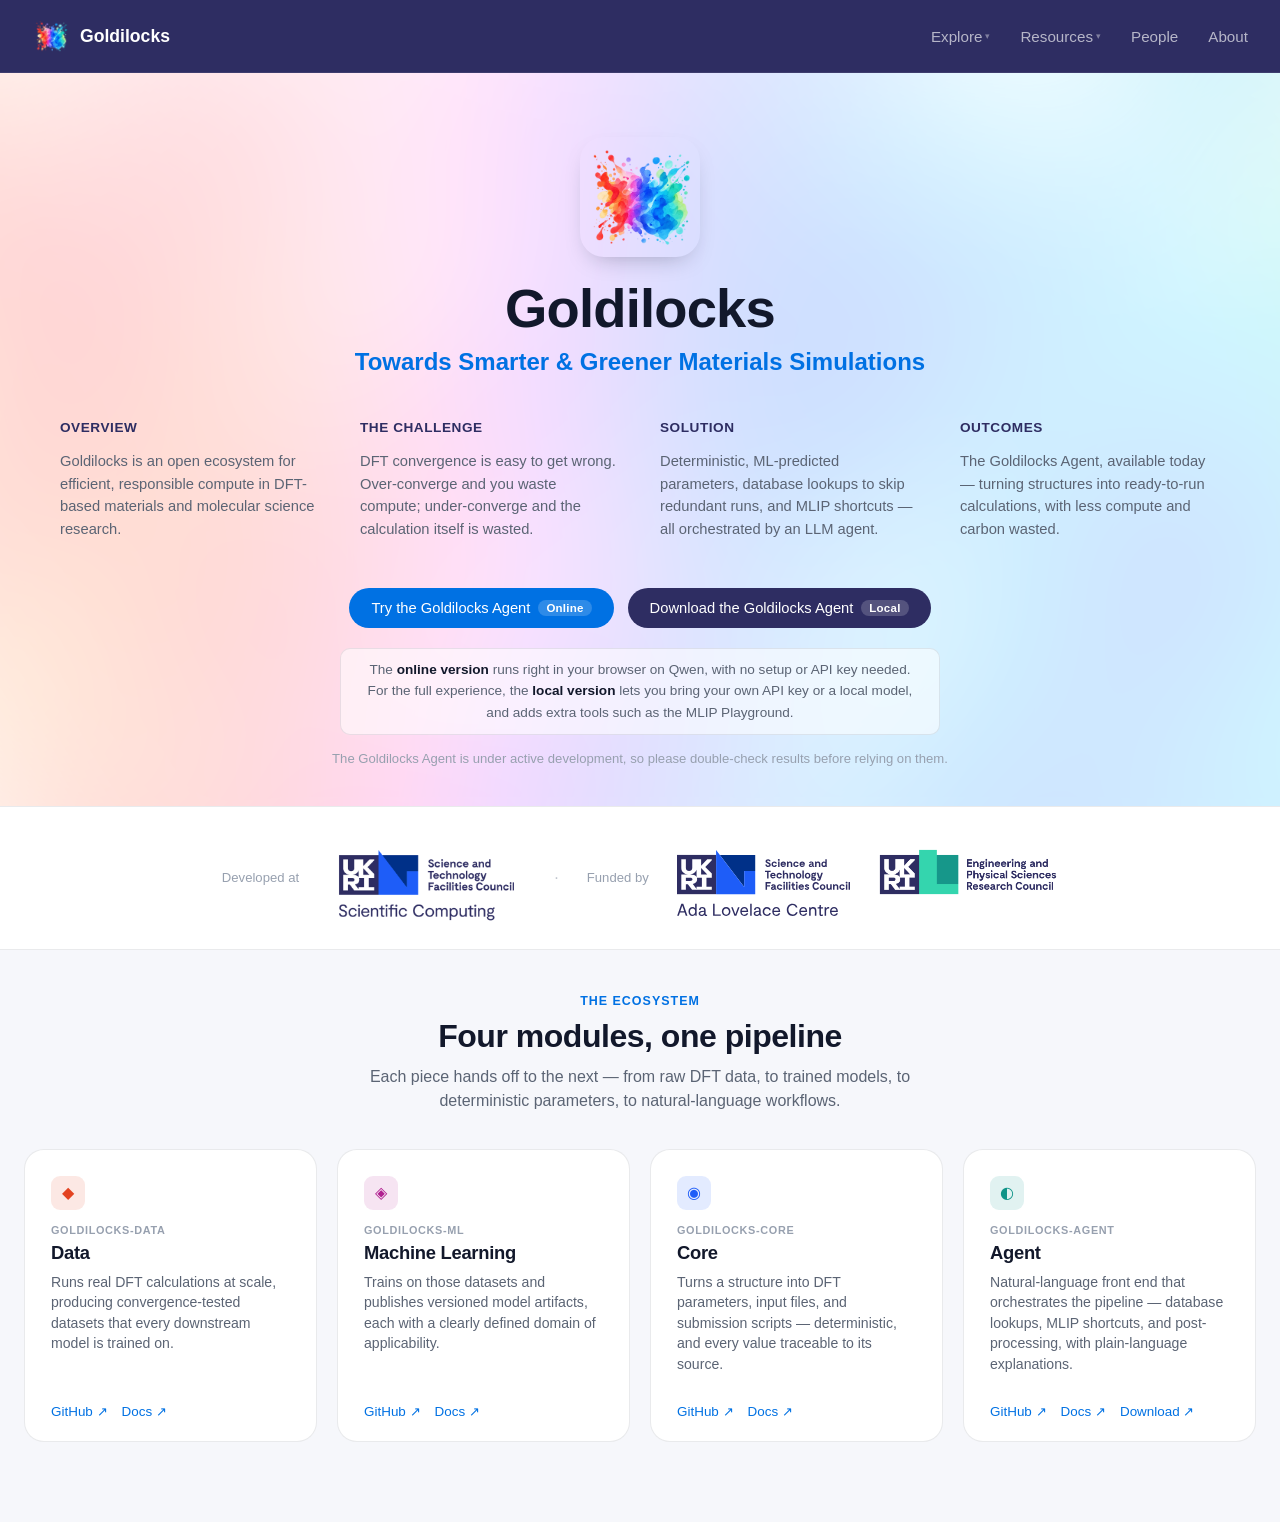
==== commit 98d43ab2: "Give the download button a navy fill and match both buttons' naming" ====
--- a/public/index.html
+++ b/public/index.html
@@ -79,10 +79,10 @@
     <div class="wrap hero-inner">
       <div class="hero-cta">
         <a class="btn btn-primary" href="https://workbench.goldilocks.ac.uk/" target="_blank" rel="noopener noreferrer">Try the Goldilocks Agent <span class="btn-track">Online</span></a>
-        <a class="btn btn-secondary" href="https://github.com/stfc/goldilocks-agent/pkgs/container/goldilocks-agent-local" target="_blank" rel="noopener noreferrer">Download Goldilocks <span class="btn-track">Local version</span></a>
-      </div>
-      <p class="cta-notice">The <strong>online agent</strong> runs right in your browser on Qwen, with no setup or API key needed. For the full experience, the <strong>local version</strong> lets you bring your own API key or a local model, and adds extra tools such as the MLIP Playground.</p>
-      <p class="cta-note">Goldilocks is under active development, so please double-check results before relying on them.</p>
+        <a class="btn btn-navy" href="https://github.com/stfc/goldilocks-agent/pkgs/container/goldilocks-agent-local" target="_blank" rel="noopener noreferrer">Download the Goldilocks Agent <span class="btn-track">Local</span></a>
+      </div>
+      <p class="cta-notice">The <strong>online version</strong> runs right in your browser on Qwen, with no setup or API key needed. For the full experience, the <strong>local version</strong> lets you bring your own API key or a local model, and adds extra tools such as the MLIP Playground.</p>
+      <p class="cta-note">The Goldilocks Agent is under active development, so please double-check results before relying on them.</p>
     </div>
   </section>
 
--- a/public/style.css
+++ b/public/style.css
@@ -600,6 +600,9 @@
   letter-spacing: 0.02em;
 }
 
+.btn-navy { background: var(--navy); color: #ffffff; }
+.btn-navy:hover { background: var(--navy-soft); }
+
 .btn-secondary .btn-track { background: rgba(18, 24, 43, 0.08); color: var(--text-dim); }
 
 .link-more {
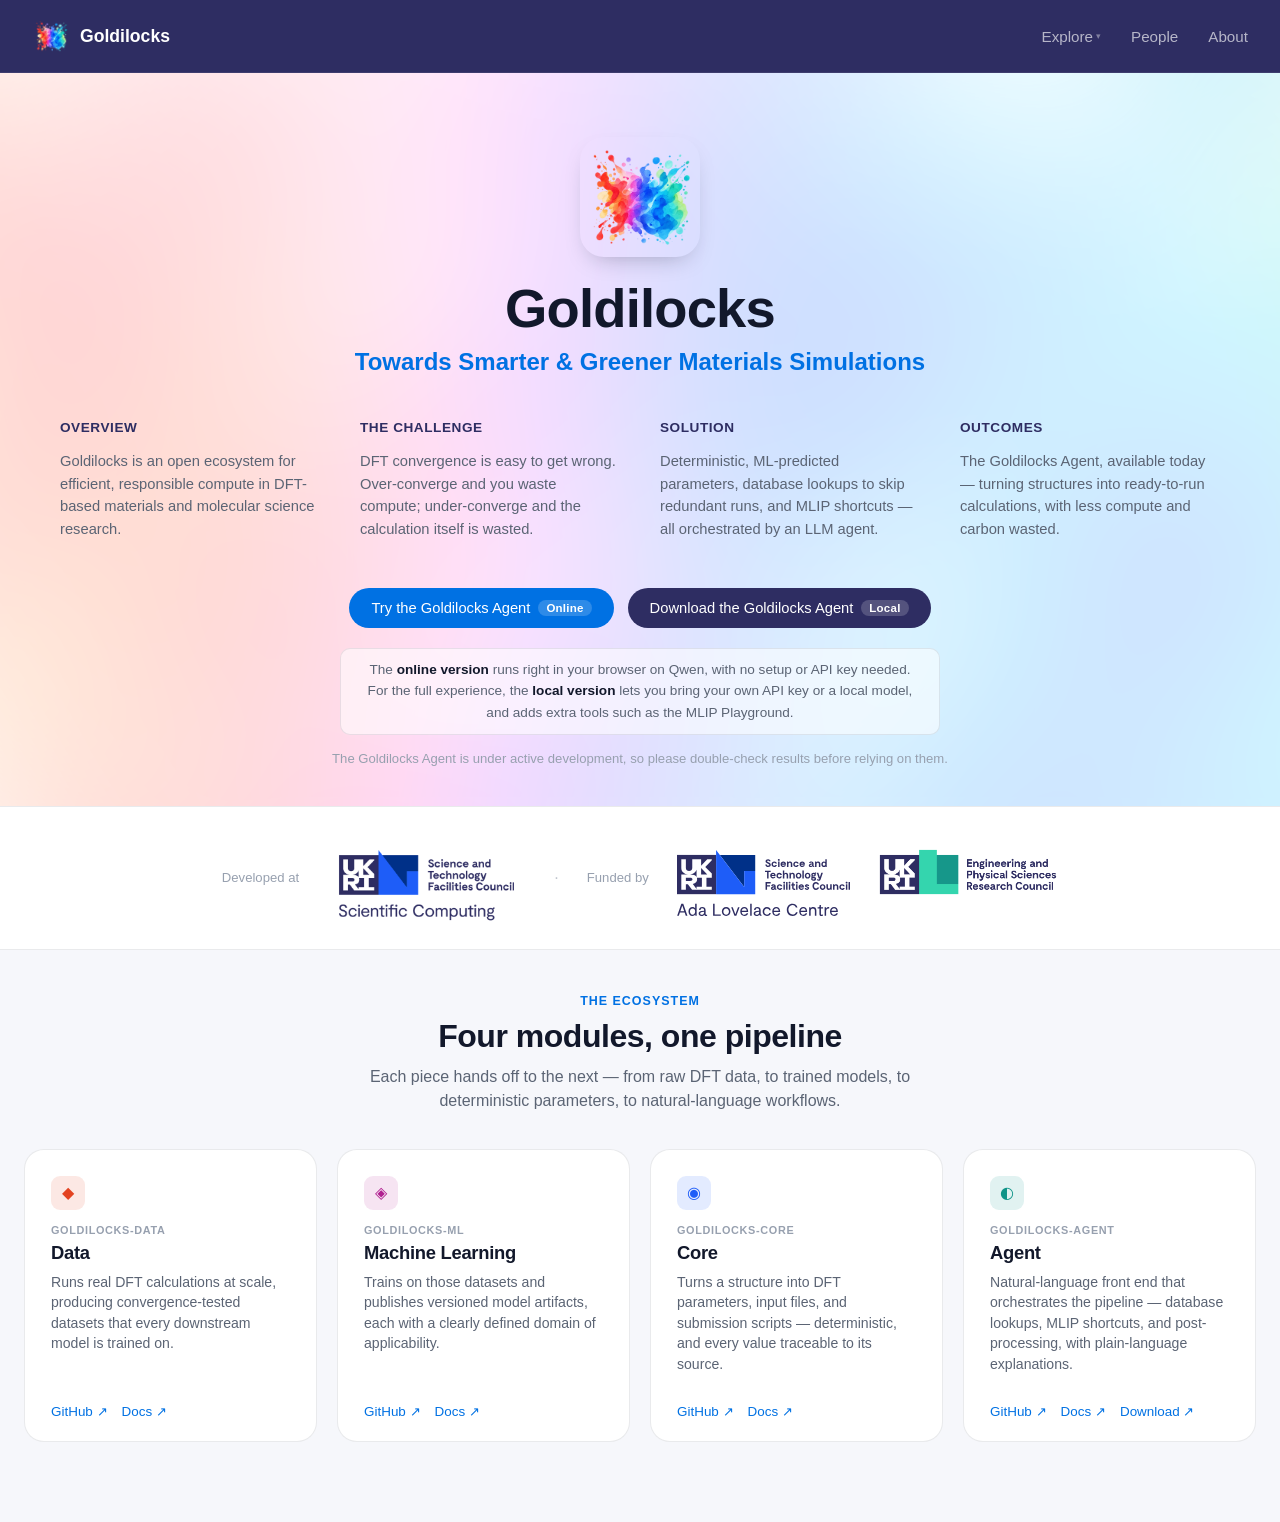
==== commit b50164c0: "Remove the Resources menu from the navigation" ====
--- a/public/index.html
+++ b/public/index.html
@@ -32,16 +32,6 @@
           </div>
         </div>
 
-        <div class="nav-item">
-          <span class="nav-trigger" data-nav-item-trigger>Resources <span class="chevron">▾</span></span>
-          <div class="dropdown">
-            <div class="dropdown-inner">
-              <a href="https://github.com/stfc/goldilocks-agent/pkgs/container/goldilocks-agent-local" target="_blank" rel="noopener noreferrer">Install</a>
-              <a href="https://stfc.github.io/goldilocks-agent/" target="_blank" rel="noopener noreferrer">Docs</a>
-            </div>
-          </div>
-        </div>
-
         <a href="#" data-overlay-open="teams-overlay">People</a>
         <a href="#" data-overlay-open="about-overlay">About</a>
       </div>
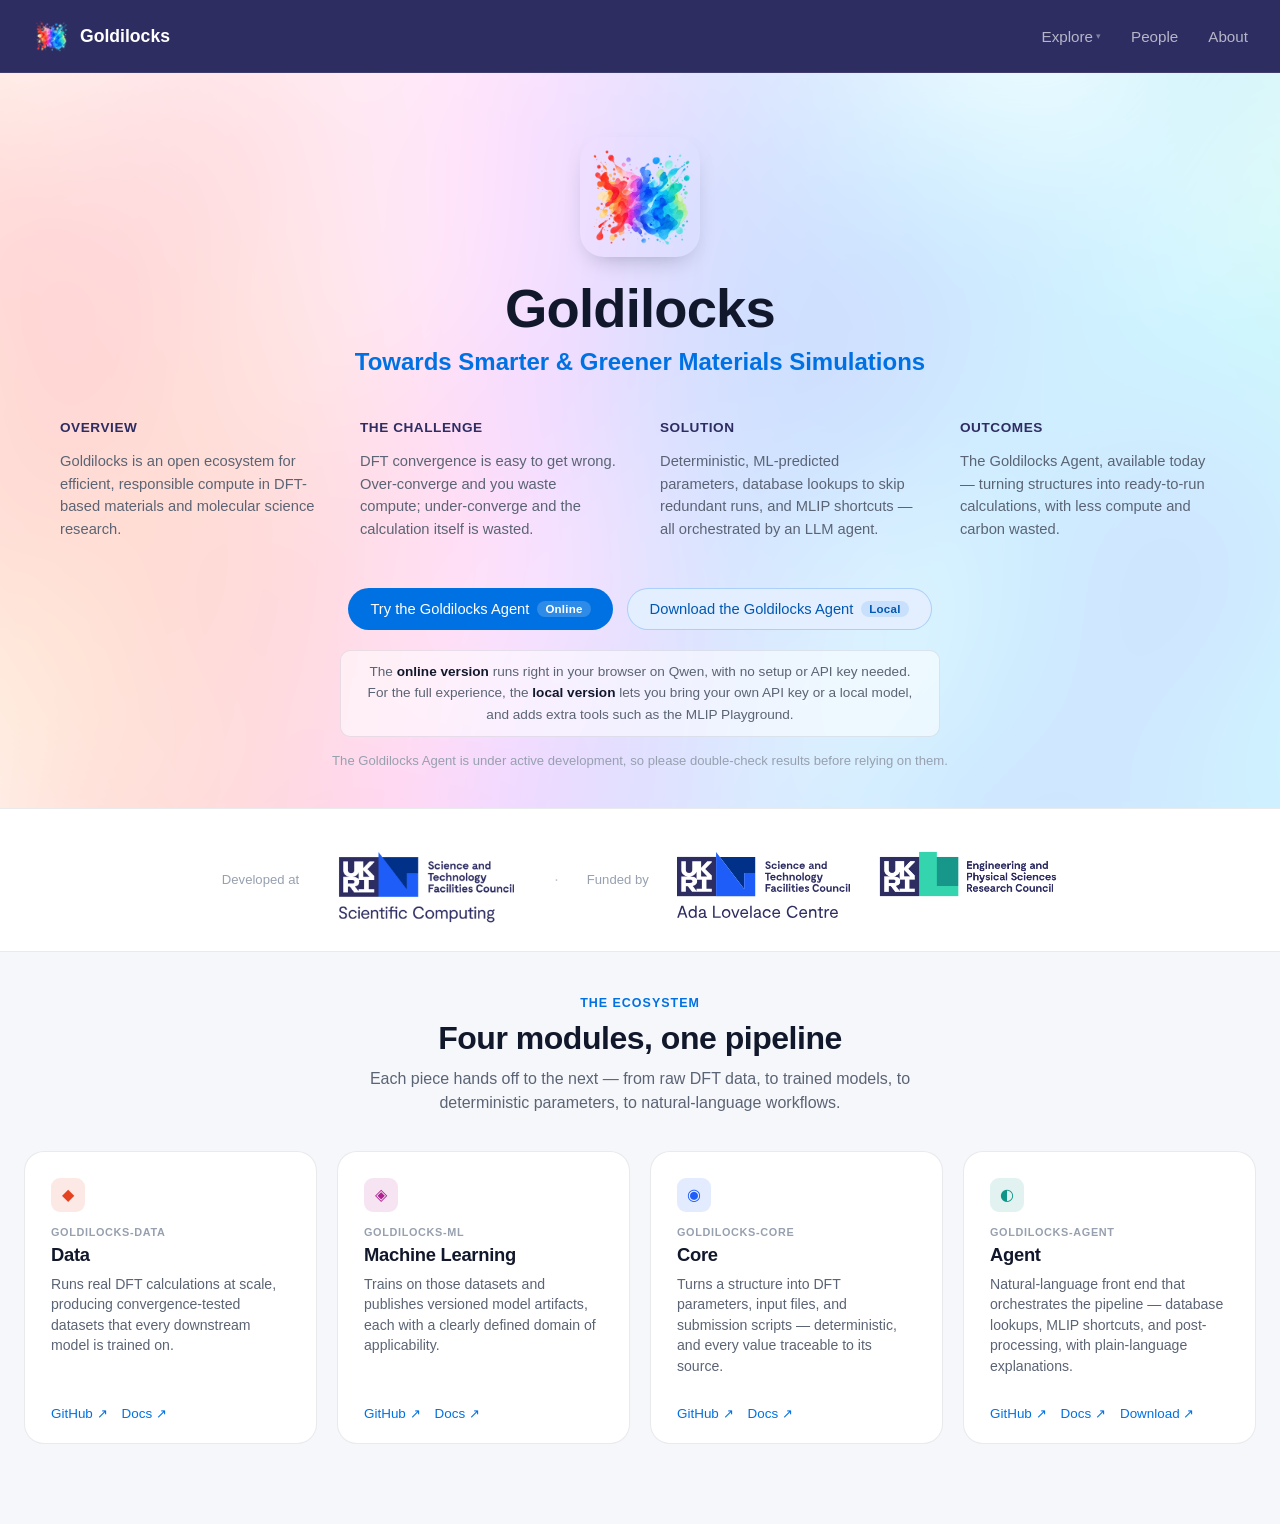
==== commit b5eacf3b: "Switch the download button to a soft blue tonal style" ====
--- a/public/index.html
+++ b/public/index.html
@@ -69,7 +69,7 @@
     <div class="wrap hero-inner">
       <div class="hero-cta">
         <a class="btn btn-primary" href="https://workbench.goldilocks.ac.uk/" target="_blank" rel="noopener noreferrer">Try the Goldilocks Agent <span class="btn-track">Online</span></a>
-        <a class="btn btn-navy" href="https://github.com/stfc/goldilocks-agent/pkgs/container/goldilocks-agent-local" target="_blank" rel="noopener noreferrer">Download the Goldilocks Agent <span class="btn-track">Local</span></a>
+        <a class="btn btn-tonal" href="https://github.com/stfc/goldilocks-agent/pkgs/container/goldilocks-agent-local" target="_blank" rel="noopener noreferrer">Download the Goldilocks Agent <span class="btn-track">Local</span></a>
       </div>
       <p class="cta-notice">The <strong>online version</strong> runs right in your browser on Qwen, with no setup or API key needed. For the full experience, the <strong>local version</strong> lets you bring your own API key or a local model, and adds extra tools such as the MLIP Playground.</p>
       <p class="cta-note">The Goldilocks Agent is under active development, so please double-check results before relying on them.</p>
--- a/public/style.css
+++ b/public/style.css
@@ -600,8 +600,13 @@
   letter-spacing: 0.02em;
 }
 
-.btn-navy { background: var(--navy); color: #ffffff; }
-.btn-navy:hover { background: var(--navy-soft); }
+.btn-tonal {
+  background: #e3efff;
+  border: 1px solid rgba(0, 113, 227, 0.25);
+  color: #0058b3;
+}
+.btn-tonal:hover { background: #d6e7ff; }
+.btn-tonal .btn-track { background: rgba(0, 113, 227, 0.12); color: #0058b3; }
 
 .btn-secondary .btn-track { background: rgba(18, 24, 43, 0.08); color: var(--text-dim); }
 
